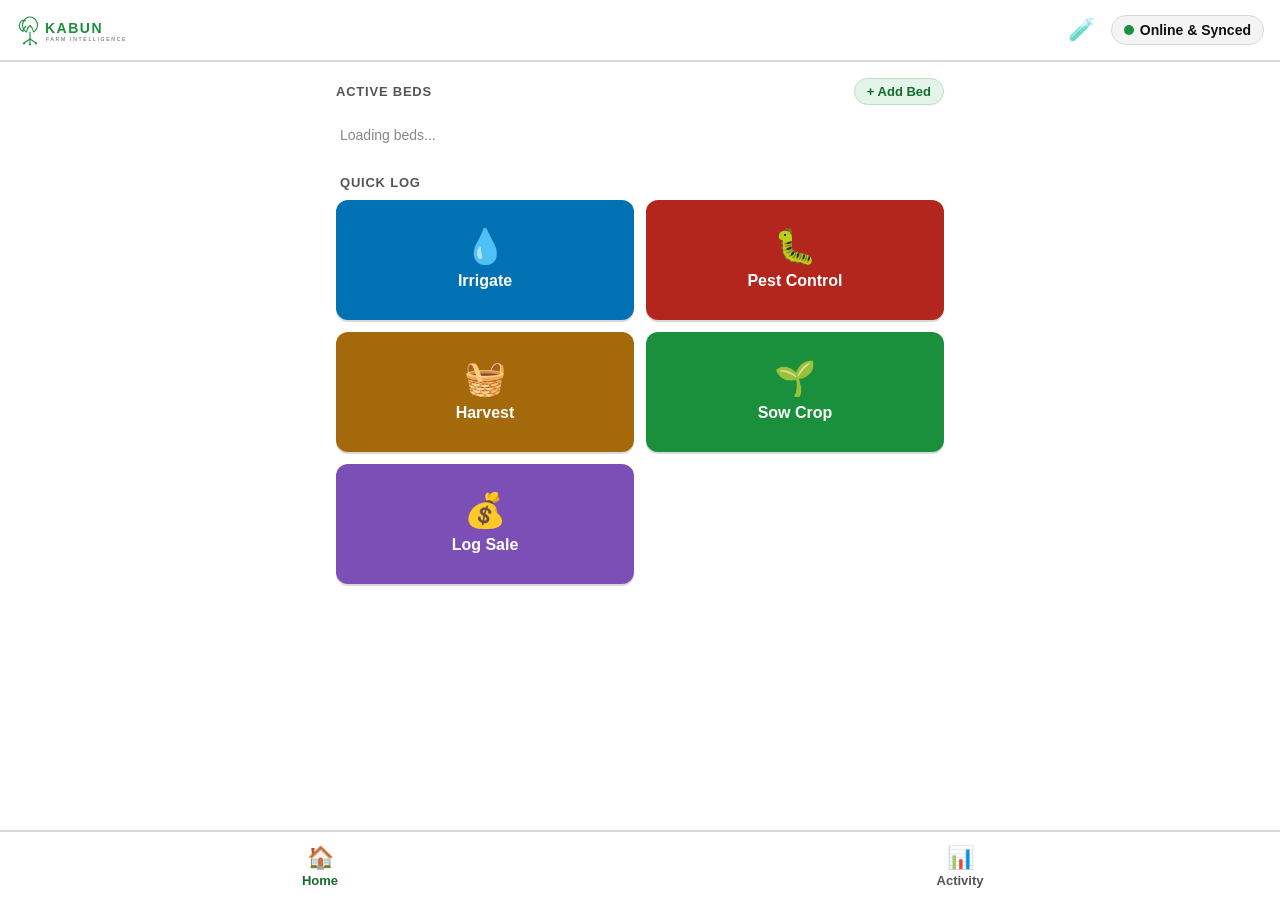
==== index.html @ 3664dd50 "Rebrand to Kabun Farm Intelligence + add watering alerts, pull-to-refresh, formula CRUD - Rename app" ====
<!DOCTYPE html>
<html lang="en">
<head>
  <meta charset="UTF-8">
  <meta name="viewport" content="width=device-width, initial-scale=1.0, maximum-scale=1.0, user-scalable=no">
  <meta name="theme-color" content="#1a8f3c">
  <meta name="apple-mobile-web-app-capable" content="yes">
  <meta name="apple-mobile-web-app-status-bar-style" content="default">
  <title>Kabun</title>
  <link rel="stylesheet" href="style.css">
  <link rel="manifest" href="manifest.json">
  <link rel="apple-touch-icon" href="icon-192.png">
</head>
<body>

  <div id="updateBanner" class="update-banner" hidden>
    New version available — <button onclick="window.location.reload()" class="update-banner-btn">Refresh</button>
  </div>

  <header class="app-header">
    <h1>
      <svg width="110" height="32" viewBox="0 0 220 64" fill="none" xmlns="http://www.w3.org/2000/svg" aria-label="Kabun">
        <!-- Leaves -->
        <path d="M28 6 C20 6 13 13 13 22 C13 28 16 33 21 36 C21 36 22 28 28 23 C34 28 35 36 35 36 C40 33 43 28 43 22 C43 13 36 6 28 6Z" stroke="#1a8f3c" stroke-width="2.2" fill="none" stroke-linejoin="round"/>
        <path d="M20 14 C14 11 8 14 7 21 C6 27 9 32 14 35 C14 35 15 28 20 24" stroke="#1a8f3c" stroke-width="2.2" fill="none" stroke-linejoin="round"/>
        <!-- Stem -->
        <line x1="28" y1="36" x2="28" y2="50" stroke="#1a8f3c" stroke-width="2.2" stroke-linecap="round"/>
        <!-- Circuit roots -->
        <line x1="28" y1="50" x2="16" y2="58" stroke="#1a8f3c" stroke-width="2.2" stroke-linecap="round"/>
        <line x1="28" y1="50" x2="28" y2="60" stroke="#1a8f3c" stroke-width="2.2" stroke-linecap="round"/>
        <line x1="28" y1="50" x2="40" y2="58" stroke="#1a8f3c" stroke-width="2.2" stroke-linecap="round"/>
        <circle cx="16" cy="59" r="2.2" fill="#1a8f3c"/>
        <circle cx="28" cy="61" r="2.2" fill="#1a8f3c"/>
        <circle cx="40" cy="59" r="2.2" fill="#1a8f3c"/>
        <!-- Wordmark -->
        <text x="58" y="38" font-family="'Helvetica Neue', Arial, sans-serif" font-size="28" font-weight="700" letter-spacing="3" fill="#1a8f3c">KABUN</text>
        <text x="60" y="54" font-family="'Helvetica Neue', Arial, sans-serif" font-size="10" font-weight="400" letter-spacing="3.5" fill="#555">FARM INTELLIGENCE</text>
      </svg>
    </h1>
    <div class="header-actions">
      <button class="formulas-btn" onclick="switchView('formulas')" aria-label="Formulas">🧪</button>
      <div class="status-badge">
        <span class="status-dot" aria-hidden="true"></span>
        <span>Online</span>
      </div>
    </div>
  </header>

  <main>
    <div id="ptrIndicator" style="height:0;opacity:0;">↓ Refreshing…</div>
    <!-- Home View -->
    <div id="view-home" class="view">

      <!-- Beds first — primary content -->
      <section aria-label="Active beds">
        <div class="section-header">
          <p class="section-label">Active beds</p>
          <button class="add-bed-btn" onclick="addBed()">+ Add Bed</button>
        </div>
        <div id="batchList">
          <p style="color:#888;font-size:14px;padding:8px 4px;">Loading beds...</p>
        </div>
      </section>

      <!-- Quick log — secondary, for whole-farm or fast access -->
      <section aria-label="Quick actions">
        <p class="section-label">Quick log</p>
        <div class="quick-actions">
          <button class="action-btn water" onclick="openModal('water')">
            <span class="icon" aria-hidden="true">💧</span>
            <span>Irrigate</span>
          </button>
          <button class="action-btn pest" onclick="openModal('pest')">
            <span class="icon" aria-hidden="true">🐛</span>
            <span>Pest Control</span>
          </button>
          <button class="action-btn harvest" onclick="openModal('harvest')">
            <span class="icon" aria-hidden="true">🧺</span>
            <span>Harvest</span>
          </button>
          <button class="action-btn crop" onclick="openModal('crop')">
            <span class="icon" aria-hidden="true">🌱</span>
            <span>Sow Crop</span>
          </button>
          <button class="action-btn sale" onclick="openSaleModal()">
            <span class="icon" aria-hidden="true">💰</span>
            <span>Log Sale</span>
          </button>
        </div>
      </section>

    </div>

    <!-- Formulas View -->
    <div id="view-formulas" class="view" hidden>
      <section aria-label="Formulas">
        <div class="section-header">
          <p class="section-label">Formulas</p>
          <button class="add-bed-btn" onclick="openFormulaModal()">+ Add</button>
        </div>
        <div class="formula-volume-global">
          <span class="formula-calc-label">Sprayer volume</span>
          <div class="formula-volume-wrap">
            <input type="number" id="globalSprayerVol" value="16" min="1" max="100" step="1"
                   oninput="recalcAllDoses(this.value)">
            <span class="formula-volume-unit">L</span>
          </div>
        </div>
        <div id="formulaList">
          <p style="color:#888;font-size:14px;padding:8px 4px;">Loading formulas...</p>
        </div>
      </section>
    </div>

    <!-- Activity View -->
    <div id="view-data" class="view" hidden>
      <section aria-label="Activity log">
        <p class="section-label">Activity</p>

        <!-- Financial Summary -->
        <div class="fin-card">
          <div class="fin-toggle">
            <button class="fin-toggle-btn active" id="finWeekBtn" onclick="setFinPeriod('week')">This week</button>
            <button class="fin-toggle-btn" id="finMonthBtn" onclick="setFinPeriod('month')">This month</button>
          </div>
          <div class="fin-stats">
            <div class="fin-stat">
              <span class="fin-label">Revenue</span>
              <span class="fin-value green" id="finRevenue">RM 0</span>
            </div>
            <div class="fin-divider"></div>
            <div class="fin-stat">
              <span class="fin-label">Cost</span>
              <span class="fin-value" id="finCost">RM 0</span>
            </div>
            <div class="fin-divider"></div>
            <div class="fin-stat">
              <span class="fin-label">Net</span>
              <span class="fin-value" id="finNet">RM 0</span>
            </div>
          </div>
        </div>

        <div id="bedFilterChips" class="bed-filter-chips"></div>
        <div id="typeFilterChips" class="bed-filter-chips"></div>
        <div id="logList">
          <p style="color:#888;font-size:14px;padding:8px 4px;">Loading logs...</p>
        </div>
      </section>
    </div>
  </main>

  <nav class="bottom-nav" aria-label="Primary">
    <button class="nav-btn active" data-view="home">
      <span class="nav-icon" aria-hidden="true">🏠</span>
      <span>Home</span>
    </button>
    <button class="nav-btn" data-view="data">
      <span class="nav-icon" aria-hidden="true">📊</span>
      <span>Activity</span>
    </button>
  </nav>

  <!-- Log Modal -->
  <div class="modal-overlay" id="modalOverlay">
    <div class="modal-sheet">
      <div class="modal-header">
        <h2 id="modalTitle">Log activity</h2>
        <button class="modal-close" onclick="closeModal()" aria-label="Close">✕</button>
      </div>

      <form id="logForm" onsubmit="handleSubmit(event)" novalidate>
        <div class="form-field">
          <label for="logDate">Date</label>
          <input type="date" id="logDate" required>
        </div>

        <div class="form-field">
          <label for="activityCategory">Activity category</label>
          <select id="activityCategory" required>
            <option value="" disabled selected>Select category</option>
            <option value="sowing">Sowing</option>
            <option value="watering">Watering</option>
            <option value="pest_control">Pest control</option>
            <option value="harvest">Harvest</option>
          </select>
        </div>

        <div class="form-field">
          <label for="bedScope">Farm scope</label>
          <select id="bedScope" required>
            <option value="all">Whole Farm</option>
          </select>
        </div>

        <!-- Context bar: shows current crops for selected bed -->
        <div id="bedContextBar" class="bed-context-bar" hidden></div>

        <div class="form-field" id="currentCropsField" hidden>
          <label>Currently growing in this bed</label>
          <div id="currentCropsTags" class="crop-tags"></div>
        </div>

        <div class="form-field" id="harvestCropsField" hidden>
          <label>Mark as done (harvested)</label>
          <div id="harvestCropsList" class="harvest-crops-list"></div>
        </div>

        <div class="form-field" id="newCropField" hidden>
          <label for="newCropName">Crop being sown</label>
          <input type="text" id="newCropName" placeholder="e.g. Red Amaranth">
        </div>

        <!-- Collapsible extras -->
        <div class="form-extras-toggles">
          <button type="button" class="extras-toggle" id="toggleInputsBtn" onclick="toggleInputs()">＋ Add inputs / notes</button>
          <button type="button" class="extras-toggle" id="toggleFinancialsBtn" onclick="toggleFinancials()">＋ Add financials</button>
        </div>

        <div class="form-field" id="inputsField" hidden>
          <label for="inputsUsed">
            Inputs used
            <span class="hint" id="inputsHint">e.g. Master Mix, LAB serum, BSF compost</span>
          </label>
          <button type="button" class="formula-pick-btn" onclick="toggleFormulaPicker()">🧪 Pick from formulas</button>
          <div id="formulaPickerList" class="formula-picker-list" hidden></div>
          <textarea id="inputsUsed" placeholder="List inputs used for this activity" aria-describedby="inputsHint"></textarea>
        </div>

        <div class="form-field" id="financialsField" hidden>
          <label>Financials</label>
          <div class="money-row">
            <input type="number" id="costRM" placeholder="Cost (RM)" inputmode="decimal" min="0" step="0.01">
            <input type="number" id="revenueRM" placeholder="Revenue (RM)" inputmode="decimal" min="0" step="0.01">
          </div>
        </div>

        <button type="submit" class="submit-btn">Save log</button>
      </form>
    </div>
  </div>

  <!-- Bed Detail Sheet -->
  <div class="modal-overlay" id="bedDetailOverlay">
    <div class="modal-sheet">
      <div class="modal-header">
        <h2 id="bedDetailTitle">Bed</h2>
        <button class="modal-close" onclick="closeBedDetail()" aria-label="Close">✕</button>
      </div>
      <div id="bedDetailContent"></div>
      <div class="bed-log-actions">
        <button class="action-btn water" onclick="logForBed('water')">
          <span class="icon" aria-hidden="true">💧</span><span>Water</span>
        </button>
        <button class="action-btn pest" onclick="logForBed('pest')">
          <span class="icon" aria-hidden="true">🐛</span><span>Pest</span>
        </button>
        <button class="action-btn harvest" onclick="logForBed('harvest')">
          <span class="icon" aria-hidden="true">🧺</span><span>Harvest</span>
        </button>
        <button class="action-btn crop" onclick="logForBed('crop')">
          <span class="icon" aria-hidden="true">🌱</span><span>Sow</span>
        </button>
      </div>
    </div>
  </div>

  <!-- Sale Modal -->
  <div class="modal-overlay" id="saleModalOverlay">
    <div class="modal-sheet">
      <div class="modal-header">
        <h2>Log Sale</h2>
        <button class="modal-close" onclick="closeSaleModal()" aria-label="Close">✕</button>
      </div>
      <form id="saleForm" onsubmit="handleSaleSubmit(event)" novalidate>

        <div class="form-field">
          <label for="saleDate">Date</label>
          <input type="date" id="saleDate" required>
        </div>

        <div class="form-field">
          <label for="saleCrop">Crop</label>
          <input type="text" id="saleCrop" placeholder="e.g. Kangkong" list="activeCropsList" required autocomplete="off">
          <datalist id="activeCropsList"></datalist>
        </div>

        <div class="form-field">
          <label>Quantity &amp; unit</label>
          <div class="sale-qty-row">
            <input type="number" id="saleQty" placeholder="0" inputmode="decimal" min="0" step="any" required oninput="calcSaleTotal()">
            <select id="saleUnit">
              <option value="kg">kg</option>
              <option value="ikat">ikat</option>
              <option value="bag">bag</option>
            </select>
          </div>
        </div>

        <div class="form-field">
          <label for="salePricePerUnit">Price per unit (RM)</label>
          <input type="number" id="salePricePerUnit" placeholder="0.00" inputmode="decimal" min="0" step="0.01" required oninput="calcSaleTotal()">
        </div>

        <div class="sale-total-bar" id="saleTotalBar">
          Total: <strong id="saleTotalDisplay">RM 0.00</strong>
        </div>

        <button type="submit" class="submit-btn">Save sale</button>
      </form>
    </div>
  </div>

  <!-- Formula Edit/Add Modal -->
  <div class="modal-overlay" id="formulaModalOverlay">
    <div class="modal-sheet">
      <div class="modal-header">
        <h2 id="formulaModalTitle">Add Formula</h2>
        <button class="modal-close" onclick="closeFormulaModal()" aria-label="Close">✕</button>
      </div>
      <form id="formulaForm" onsubmit="handleFormulaSubmit(event)" novalidate>
        <div class="form-field">
          <label for="formulaName">Name</label>
          <input type="text" id="formulaName" placeholder="e.g. EM4 Foliar Spray" required>
        </div>
        <div class="form-field">
          <label for="formulaCategory">Category</label>
          <input type="text" id="formulaCategory" placeholder="e.g. Biological, Fungicide">
        </div>
        <div class="form-field">
          <label for="formulaDescription">Description</label>
          <input type="text" id="formulaDescription" placeholder="Short note about this formula">
        </div>
        <div class="form-field">
          <label>Ingredients <span style="font-size:11px;color:#888;">per litre of water</span></label>
          <div id="ingredientRows"></div>
          <button type="button" class="extras-toggle" onclick="addIngredientRow()">＋ Add ingredient</button>
        </div>
        <button type="submit" class="submit-btn" id="formulaSubmitBtn">Save formula</button>
      </form>
    </div>
  </div>

  <div class="toast" id="toast" role="status" aria-live="polite"></div>

<script src="app.js"></script>
</body>
</html>
---- style.css ----
:root {
  --color-text: #111111;
  --color-bg: #ffffff;
  --color-primary: #1a8f3c;
  --color-primary-dark: #146b2d;
  --color-surface: #f4f4f4;
  --color-border: #d8d8d8;
  --color-danger: #b3261e;
  --color-accent-water: #0072b3;
  --color-accent-pest: #b3261e;
  --color-accent-harvest: #a3690b;
  --color-accent-crop: #1a8f3c;
  --color-accent-sale: #7b4fb5;
  --radius: 12px;
  --tap-min: 56px;
  --font: -apple-system, BlinkMacSystemFont, "Segoe UI", Roboto, Helvetica, Arial, sans-serif;
}

* { box-sizing: border-box; }
[hidden] { display: none !important; }

html, body {
  margin: 0;
  padding: 0;
  background: var(--color-bg);
  color: var(--color-text);
  font-family: var(--font);
  -webkit-tap-highlight-color: transparent;
}

body {
  padding-bottom: 76px;
}

button {
  font-family: var(--font);
  cursor: pointer;
}

button:focus-visible,
select:focus-visible,
textarea:focus-visible,
input:focus-visible {
  outline: 3px solid var(--color-primary);
  outline-offset: 2px;
}

/* ---------- Update banner ---------- */
.update-banner {
  background: #146b2d;
  color: #ffffff;
  font-size: 14px;
  font-weight: 600;
  text-align: center;
  padding: 10px 16px;
  display: flex;
  align-items: center;
  justify-content: center;
  gap: 10px;
}

.update-banner-btn {
  background: rgba(255,255,255,0.2);
  color: #ffffff;
  border: 1px solid rgba(255,255,255,0.4);
  border-radius: 999px;
  font-size: 13px;
  font-weight: 700;
  padding: 4px 14px;
}

/* ---------- Header ---------- */
.app-header {
  position: sticky;
  top: 0;
  z-index: 20;
  background: var(--color-bg);
  border-bottom: 2px solid var(--color-border);
  padding: 14px 16px;
  display: flex;
  align-items: center;
  justify-content: space-between;
}

.app-header h1 {
  margin: 0;
  line-height: 1;
  display: flex;
  align-items: center;
}

.header-actions {
  display: flex;
  align-items: center;
  gap: 10px;
}

.formulas-btn {
  font-size: 22px;
  background: none;
  border: none;
  padding: 4px 6px;
  border-radius: 8px;
  line-height: 1;
  opacity: 0.6;
}

.formulas-btn.active {
  opacity: 1;
  background: var(--color-surface);
}

.status-badge {
  display: flex;
  align-items: center;
  gap: 6px;
  font-size: 14px;
  font-weight: 600;
  background: var(--color-surface);
  border: 1px solid var(--color-border);
  border-radius: 999px;
  padding: 6px 12px;
}

.status-dot {
  width: 10px;
  height: 10px;
  border-radius: 50%;
  background: var(--color-primary);
  flex-shrink: 0;
}

/* ---------- Main ---------- */
main {
  padding: 16px;
  max-width: 640px;
  margin: 0 auto;
}

section {
  margin-bottom: 24px;
}

.section-label {
  font-size: 13px;
  font-weight: 700;
  text-transform: uppercase;
  letter-spacing: 0.06em;
  color: #555555;
  margin: 0 0 10px 4px;
}

/* ---------- Quick action grid ---------- */
.quick-actions {
  display: grid;
  grid-template-columns: 1fr 1fr;
  gap: 12px;
}

.action-btn {
  min-height: 120px;
  border-radius: var(--radius);
  border: none;
  display: flex;
  flex-direction: column;
  align-items: center;
  justify-content: center;
  gap: 8px;
  padding: 12px 8px;
  color: #ffffff;
  font-size: 16px;
  font-weight: 700;
  line-height: 1.25;
  text-align: center;
  box-shadow: 0 2px 0 rgba(0,0,0,0.15);
}

.action-btn:active {
  transform: translateY(2px);
  box-shadow: 0 0 0 rgba(0,0,0,0.15);
}

.action-btn .icon {
  font-size: 34px;
  line-height: 1;
}

.action-btn.water   { background: var(--color-accent-water); }
.action-btn.pest    { background: var(--color-accent-pest); }
.action-btn.harvest { background: var(--color-accent-harvest); }
.action-btn.crop    { background: var(--color-accent-crop); }
.action-btn.sale    { background: var(--color-accent-sale); }

/* ---------- Batch cards ---------- */
.batch-card {
  background: var(--color-surface);
  border: 1px solid var(--color-border);
  border-radius: var(--radius);
  padding: 16px;
  margin-bottom: 12px;
}

.batch-card .batch-title {
  font-size: 16px;
  font-weight: 700;
  margin: 0 0 4px;
}

.batch-card .batch-meta {
  font-size: 14px;
  color: #444444;
  margin: 0;
  display: flex;
  align-items: center;
  gap: 6px;
  flex-wrap: wrap;
}

.tag {
  display: inline-block;
  font-size: 12px;
  font-weight: 700;
  padding: 3px 9px;
  border-radius: 999px;
  background: #e4f4e8;
  color: var(--color-primary-dark);
  border: 1px solid #b9e2c2;
}

.tag.home {
  background: #eaf2fb;
  color: #0b4f80;
  border-color: #bfdcf3;
}

/* ---------- Bottom nav ---------- */
.bottom-nav {
  position: fixed;
  bottom: 0;
  left: 0;
  right: 0;
  z-index: 20;
  display: grid;
  grid-template-columns: repeat(2, 1fr);
  background: var(--color-bg);
  border-top: 2px solid var(--color-border);
}

.nav-btn {
  background: none;
  border: none;
  min-height: 68px;
  display: flex;
  flex-direction: column;
  align-items: center;
  justify-content: center;
  gap: 2px;
  font-size: 13px;
  font-weight: 600;
  color: #555555;
}

.nav-btn .nav-icon {
  font-size: 22px;
}

.nav-btn.active {
  color: var(--color-primary-dark);
}

/* ---------- Modal ---------- */
.modal-overlay {
  position: fixed;
  inset: 0;
  background: rgba(0,0,0,0);
  z-index: 50;
  display: flex;
  align-items: flex-end;
  justify-content: center;
  pointer-events: none;
  transition: background 0.25s ease;
}

.modal-overlay.open {
  background: rgba(0,0,0,0.5);
  pointer-events: auto;
}

.modal-sheet {
  background: var(--color-bg);
  width: 100%;
  max-width: 640px;
  max-height: 92vh;
  overflow-y: auto;
  border-radius: 20px 20px 0 0;
  padding: 20px 16px calc(20px + env(safe-area-inset-bottom, 0px));
  transform: translateY(100%);
  transition: transform 0.28s cubic-bezier(0.32, 0.72, 0, 1);
}

.modal-overlay.open .modal-sheet {
  transform: translateY(0);
}

.modal-header {
  display: flex;
  align-items: center;
  justify-content: space-between;
  margin-bottom: 16px;
}

.modal-header h2 {
  font-size: 19px;
  margin: 0;
}

.modal-close {
  background: var(--color-surface);
  border: 1px solid var(--color-border);
  border-radius: 50%;
  width: 40px;
  height: 40px;
  font-size: 18px;
  font-weight: 700;
  display: flex;
  align-items: center;
  justify-content: center;
  color: var(--color-text);
}

.form-field {
  margin-bottom: 16px;
}

.form-field label {
  display: block;
  font-size: 14px;
  font-weight: 700;
  margin-bottom: 6px;
}

.form-field .hint {
  display: block;
  font-size: 12px;
  color: #666666;
  font-weight: 400;
  margin-top: 2px;
}

/* ---------- Form inputs ---------- */
input[type="date"],
input[type="number"],
select,
textarea {
  width: 100%;
  min-height: var(--tap-min);
  font-size: 16px;
  padding: 12px 14px;
  border: 2px solid var(--color-border);
  border-radius: var(--radius);
  background: var(--color-bg);
  color: var(--color-text);
  font-family: var(--font);
}

/* FIX: override iOS Safari's native select chrome */
select {
  -webkit-appearance: none;
  -moz-appearance: none;
  appearance: none;
  background-image: url("data:image/svg+xml,%3Csvg xmlns='http://www.w3.org/2000/svg' width='16' height='16' viewBox='0 0 24 24' fill='none' stroke='%23555555' stroke-width='2.5' stroke-linecap='round' stroke-linejoin='round'%3E%3Cpolyline points='6 9 12 15 18 9'%3E%3C/polyline%3E%3C/svg%3E");
  background-repeat: no-repeat;
  background-position: right 14px center;
  padding-right: 40px;
}

/* FIX: textarea has its own min-height; removed redundant tap-min override */
textarea {
  min-height: 96px;
  resize: vertical;
}

.money-row {
  display: grid;
  grid-template-columns: 1fr 1fr;
  gap: 12px;
}

/* ---------- Submit button ---------- */
.submit-btn {
  width: 100%;
  min-height: var(--tap-min);
  background: var(--color-primary);
  color: #ffffff;
  font-size: 18px;
  font-weight: 700;
  border: none;
  border-radius: var(--radius);
  margin-top: 8px;
  box-shadow: 0 2px 0 rgba(0,0,0,0.15);
}

.submit-btn:active {
  transform: translateY(2px);
  box-shadow: 0 0 0 rgba(0,0,0,0.15);
}

/* ---------- Toast notification ---------- */
.toast {
  position: fixed;
  bottom: 88px; /* sit above the bottom nav */
  left: 50%;
  transform: translateX(-50%) translateY(20px);
  background: #111111;
  color: #ffffff;
  font-size: 15px;
  font-weight: 600;
  padding: 12px 24px;
  border-radius: 999px;
  white-space: nowrap;
  opacity: 0;
  pointer-events: none;
  z-index: 100;
  transition: opacity 0.2s ease, transform 0.2s ease;
}

.toast.show {
  opacity: 1;
  transform: translateX(-50%) translateY(0);
}

/* ---------- Section header with action button ---------- */
.section-header {
  display: flex;
  align-items: center;
  justify-content: space-between;
  margin-bottom: 10px;
}

.section-header .section-label {
  margin: 0;
}

.add-bed-btn {
  font-size: 13px;
  font-weight: 700;
  color: var(--color-primary-dark);
  background: #e4f4e8;
  border: 1px solid #b9e2c2;
  border-radius: 999px;
  padding: 5px 12px;
}

/* ---------- Crop tags (form) ---------- */
.crop-tags {
  display: flex;
  flex-wrap: wrap;
  gap: 8px;
  padding: 10px 0 4px;
}

/* ---------- Bed group label ---------- */
.bed-group-label {
  font-size: 12px;
  font-weight: 700;
  text-transform: uppercase;
  letter-spacing: 0.05em;
  color: #888;
  margin: 0 0 8px 4px;
}

/* ---------- Bed cards ---------- */
.bed-card-clickable {
  cursor: pointer;
  transition: background 0.15s;
}

.bed-card-clickable:active {
  background: #e8e8e8;
}

.bed-card-header {
  display: flex;
  justify-content: space-between;
  align-items: center;
}

.bed-card-header .batch-title {
  margin: 0;
}

.bed-chevron {
  font-size: 22px;
  color: #aaa;
  line-height: 1;
}

.bed-card-empty {
  border-style: dashed;
  opacity: 0.75;
}

.bed-empty-label {
  font-size: 13px;
  color: #888;
  margin: 6px 0 0;
}

.bed-last-activity {
  font-size: 12px;
  color: #888;
  margin: 6px 0 0;
}

.bed-water-alert {
  font-size: 12px;
  color: #d97706;
  margin: 4px 0 0;
  font-weight: 500;
}

/* ---------- Pull-to-refresh ---------- */
#ptrIndicator {
  overflow: hidden;
  height: 0;
  opacity: 0;
  display: flex;
  align-items: center;
  justify-content: center;
  font-size: 13px;
  color: #888;
  transition: height 0.15s ease, opacity 0.15s ease;
  pointer-events: none;
}

/* ---------- Bed detail modal ---------- */
.bed-detail-crop {
  padding: 14px 0;
  border-bottom: 1px solid var(--color-border);
}

.bed-detail-crop:last-child {
  border-bottom: none;
}

.bed-detail-row {
  display: flex;
  align-items: center;
  gap: 12px;
}

.bed-detail-icon {
  font-size: 28px;
  flex-shrink: 0;
}

.bed-detail-info {
  flex: 1;
  min-width: 0;
}

.bed-detail-name {
  font-size: 16px;
  font-weight: 700;
  margin: 0 0 2px;
}

.bed-detail-meta {
  font-size: 13px;
  color: #666;
  margin: 0;
}

/* ---------- Bed crop history ---------- */
.bed-history-label {
  font-size: 11px;
  font-weight: 700;
  text-transform: uppercase;
  letter-spacing: 0.06em;
  color: #999;
  margin: 16px 0 8px;
}

.bed-history-row {
  display: flex;
  justify-content: space-between;
  align-items: baseline;
  gap: 8px;
  padding: 8px 0;
  border-bottom: 1px solid var(--color-border);
}

.bed-history-row:last-child {
  border-bottom: none;
}

.bed-history-crop {
  font-size: 14px;
  font-weight: 600;
  color: var(--color-text);
}

.bed-history-meta {
  font-size: 12px;
  color: #888;
  text-align: right;
}

/* ---------- Bed cards ---------- */
.bed-crops {
  margin-top: 8px;
  display: flex;
  flex-direction: column;
  gap: 6px;
}

.bed-crop-row {
  display: flex;
  justify-content: space-between;
  align-items: center;
  font-size: 14px;
  color: #333333;
}

.bed-day-badge {
  font-size: 12px;
  font-weight: 700;
  color: var(--color-primary-dark);
  background: #e4f4e8;
  border: 1px solid #b9e2c2;
  border-radius: 999px;
  padding: 2px 9px;
}

/* ---------- Formula cards ---------- */
.formula-card {
  background: var(--color-surface);
  border: 1px solid var(--color-border);
  border-radius: var(--radius);
  padding: 16px;
  margin-bottom: 12px;
}

.formula-header {
  display: flex;
  align-items: center;
  justify-content: space-between;
  gap: 8px;
  margin-bottom: 6px;
}

.formula-actions {
  display: flex;
  align-items: center;
  gap: 6px;
  flex-shrink: 0;
}

.formula-edit-btn,
.formula-delete-btn {
  background: none;
  border: none;
  font-size: 16px;
  padding: 2px 4px;
  cursor: pointer;
  opacity: 0.6;
  line-height: 1;
}

.formula-edit-btn:active,
.formula-delete-btn:active { opacity: 1; }

/* ---------- Ingredient edit rows ---------- */
.ingredient-edit-row {
  display: flex !important;
  flex-direction: row;
  gap: 6px;
  align-items: center;
  margin-bottom: 8px;
  width: 100%;
}

.ingredient-edit-row input,
.ingredient-edit-row select {
  width: auto;
  margin: 0;
}

.ingredient-edit-row .ing-name {
  flex: 2;
  min-width: 0;
}

.ingredient-edit-row .ing-amount {
  flex: 1;
  min-width: 0;
}

.ingredient-edit-row .ing-unit {
  flex: 1;
  min-width: 0;
}

.ing-remove-btn {
  background: none;
  border: none;
  color: #999;
  font-size: 14px;
  padding: 4px;
  cursor: pointer;
  flex-shrink: 0;
}

.formula-name {
  font-size: 16px;
  font-weight: 700;
  margin: 0;
}

.formula-desc {
  font-size: 13px;
  color: #555;
  margin: 0 0 10px;
}

.formula-recipe {
  font-family: var(--font);
  font-size: 14px;
  line-height: 1.6;
  white-space: pre-wrap;
  background: #fff;
  border: 1px solid var(--color-border);
  border-radius: 8px;
  padding: 12px;
  margin: 0;
  color: var(--color-text);
}

/* ---------- Formula global sprayer volume ---------- */
.formula-volume-global {
  display: flex;
  align-items: center;
  justify-content: space-between;
  padding: 10px 14px;
  margin-bottom: 12px;
  background: var(--color-card);
  border: 1px solid var(--color-border);
  border-radius: 12px;
}

#globalSprayerVol {
  width: 64px;
  min-height: unset !important;
  height: 36px;
  font-size: 15px;
  font-weight: 700;
  padding: 6px 10px;
  text-align: center;
  border: 2px solid var(--color-border);
  border-radius: 8px;
}

/* ---------- Formula dosage calculator ---------- */
.formula-calc {
  margin-top: 12px;
  padding-top: 12px;
  border-top: 1px solid var(--color-border);
}

.formula-calc-row {
  display: flex;
  align-items: center;
  justify-content: space-between;
  margin-bottom: 12px;
}

.formula-calc-label {
  font-size: 13px;
  font-weight: 700;
  color: #555;
}

.formula-volume-wrap {
  display: flex;
  align-items: center;
  gap: 6px;
}

.formula-volume-input {
  width: 64px;
  min-height: unset !important;
  height: 36px;
  font-size: 15px;
  font-weight: 700;
  padding: 6px 10px;
  text-align: center;
  border: 2px solid var(--color-border);
  border-radius: 8px;
}

.formula-volume-unit {
  font-size: 14px;
  font-weight: 700;
  color: #555;
}

.formula-ingredients {
  display: flex;
  flex-direction: column;
  gap: 8px;
}

.ingredient-row {
  display: flex;
  justify-content: space-between;
  align-items: center;
  font-size: 14px;
  padding: 8px 10px;
  background: #fff;
  border: 1px solid var(--color-border);
  border-radius: 8px;
}

.ingredient-name {
  color: var(--color-text);
  font-weight: 500;
}

.ingredient-amount {
  font-weight: 700;
  color: var(--color-primary-dark);
  background: #e4f4e8;
  border: 1px solid #b9e2c2;
  border-radius: 999px;
  padding: 2px 10px;
  font-size: 13px;
}

/* ---------- Log cards ---------- */
.log-card {
  background: var(--color-surface);
  border: 1px solid var(--color-border);
  border-radius: var(--radius);
  padding: 14px 16px;
  margin-bottom: 12px;
}

.log-header {
  display: flex;
  align-items: center;
  gap: 12px;
}

.log-icon {
  font-size: 28px;
  line-height: 1;
  flex-shrink: 0;
}

.log-meta {
  flex: 1;
  min-width: 0;
}

.log-title {
  font-size: 15px;
  font-weight: 700;
  margin: 0 0 2px;
}

.log-date {
  font-size: 13px;
  color: #555555;
  margin: 0;
  display: flex;
  align-items: center;
  gap: 6px;
  flex-wrap: wrap;
}

.log-date .tag {
  font-size: 11px;
  padding: 2px 7px;
}

.log-inputs {
  font-size: 13px;
  color: #444444;
  margin: 10px 0 0;
  padding-top: 10px;
  border-top: 1px solid var(--color-border);
}

.log-financials {
  display: flex;
  gap: 16px;
  margin-top: 8px;
  font-size: 13px;
  font-weight: 600;
  color: var(--color-primary-dark);
}

/* ---------- Formula picker ---------- */
.formula-pick-btn {
  width: 100%;
  padding: 8px 12px;
  margin-bottom: 8px;
  font-size: 13px;
  font-weight: 600;
  color: var(--color-primary);
  background: transparent;
  border: 1px dashed var(--color-primary);
  border-radius: 8px;
  text-align: left;
}

.formula-picker-list {
  display: flex;
  flex-direction: column;
  gap: 6px;
  margin-bottom: 10px;
  max-height: 220px;
  overflow-y: auto;
  border: 1px solid var(--color-border);
  border-radius: 10px;
  padding: 6px;
  background: var(--color-surface);
}

.formula-pick-item {
  display: flex;
  justify-content: space-between;
  align-items: center;
  padding: 10px 12px;
  background: var(--color-bg);
  border: 1px solid var(--color-border);
  border-radius: 8px;
  text-align: left;
  gap: 8px;
}

.formula-pick-name {
  font-size: 14px;
  font-weight: 600;
  color: var(--color-text);
}

.formula-pick-cat {
  font-size: 11px;
  color: #888;
  text-align: right;
  flex-shrink: 0;
}

/* ---------- Financial summary card ---------- */
.fin-card {
  background: var(--color-surface);
  border: 1px solid var(--color-border);
  border-radius: var(--radius);
  padding: 14px 16px;
  margin-bottom: 14px;
}

.fin-toggle {
  display: flex;
  gap: 6px;
  margin-bottom: 14px;
}

.fin-toggle-btn {
  flex: 1;
  padding: 6px 0;
  font-size: 13px;
  font-weight: 600;
  border: 1px solid var(--color-border);
  border-radius: 8px;
  background: transparent;
  color: #666;
}

.fin-toggle-btn.active {
  background: var(--color-primary);
  border-color: var(--color-primary);
  color: #fff;
}

.fin-stats {
  display: flex;
  align-items: center;
  gap: 0;
}

.fin-stat {
  flex: 1;
  display: flex;
  flex-direction: column;
  align-items: center;
  gap: 4px;
}

.fin-divider {
  width: 1px;
  height: 36px;
  background: var(--color-border);
}

.fin-label {
  font-size: 11px;
  font-weight: 600;
  text-transform: uppercase;
  letter-spacing: 0.05em;
  color: #999;
}

.fin-value {
  font-size: 16px;
  font-weight: 700;
  color: var(--color-text);
}

.fin-value.green { color: var(--color-primary); }
.fin-value.red   { color: var(--color-danger); }

/* ---------- Sale log card ---------- */
.log-card-sale {
  border-left: 3px solid var(--color-accent-sale);
}

.sale-log-detail {
  display: flex;
  flex-wrap: wrap;
  align-items: center;
  gap: 8px;
  margin-top: 10px;
  padding-top: 10px;
  border-top: 1px solid var(--color-border);
  font-size: 13px;
}

.sale-log-crop  { color: #444; flex: 1 1 100%; }
.sale-log-qty   { font-weight: 600; }
.sale-log-price { color: #666; }
.sale-log-total { font-weight: 700; color: var(--color-accent-sale); margin-left: auto; font-size: 15px; }

/* ---------- Sale modal form ---------- */
.sale-qty-row {
  display: flex;
  gap: 10px;
}

.sale-qty-row input {
  flex: 1;
}

.sale-qty-row select {
  width: 90px;
}

.sale-total-bar {
  background: var(--color-surface);
  border: 1px solid var(--color-border);
  border-radius: var(--radius);
  padding: 12px 16px;
  font-size: 15px;
  color: #555;
  margin-bottom: 8px;
  text-align: right;
}

.sale-total-bar strong {
  color: var(--color-accent-sale);
  font-size: 20px;
  margin-left: 8px;
}

/* ---------- Harvest crop checkboxes ---------- */
.harvest-crops-list {
  display: flex;
  flex-direction: column;
  gap: 10px;
  padding: 4px 0;
}

.harvest-crop-check {
  display: flex;
  align-items: center;
  gap: 12px;
  font-size: 15px;
  font-weight: 600;
  cursor: pointer;
  padding: 10px 14px;
  border: 2px solid var(--color-border);
  border-radius: var(--radius);
}

.harvest-crop-check input[type="checkbox"] {
  width: 20px;
  height: 20px;
  accent-color: var(--color-primary);
  flex-shrink: 0;
  min-height: unset;
  padding: 0;
  border: none;
}

/* ---------- Bed context bar (in log form) ---------- */
.bed-context-bar {
  display: flex;
  flex-wrap: wrap;
  gap: 6px;
  padding: 8px 12px;
  background: #e4f4e8;
  border: 1px solid #b9e2c2;
  border-radius: var(--radius);
  margin-top: -8px;
  margin-bottom: 16px;
  font-size: 13px;
  font-weight: 600;
  color: var(--color-primary-dark);
}

/* ---------- Collapsible extras toggles ---------- */
.form-extras-toggles {
  display: flex;
  gap: 8px;
  flex-wrap: wrap;
  margin-bottom: 16px;
}

.extras-toggle {
  font-size: 13px;
  font-weight: 600;
  color: var(--color-primary-dark);
  background: #e4f4e8;
  border: 1px solid #b9e2c2;
  border-radius: 999px;
  padding: 6px 14px;
}

/* ---------- Empty beds card ---------- */
.empty-beds-card {
  border: 2px dashed var(--color-border);
  border-radius: var(--radius);
  padding: 32px 16px;
  text-align: center;
  cursor: pointer;
}

.empty-beds-card:active {
  background: var(--color-surface);
}

.empty-beds-icon {
  font-size: 40px;
  display: block;
  margin-bottom: 8px;
}

.empty-beds-title {
  font-size: 16px;
  font-weight: 700;
  color: var(--color-primary-dark);
  margin: 0 0 4px;
}

.empty-beds-hint {
  font-size: 13px;
  color: #888;
  margin: 0;
}

/* ---------- Bed detail — activity picker ---------- */
.bed-log-actions {
  display: grid;
  grid-template-columns: 1fr 1fr;
  gap: 10px;
  margin-top: 16px;
}

.bed-log-actions .action-btn {
  min-height: 72px;
  font-size: 14px;
}

/* ---------- Activity tab — bed filter chips ---------- */
.bed-filter-chips {
  display: flex;
  gap: 8px;
  overflow-x: auto;
  padding-bottom: 10px;
  scrollbar-width: none;
  -webkit-overflow-scrolling: touch;
}

.bed-filter-chips::-webkit-scrollbar { display: none; }

.bed-filter-chip {
  font-size: 13px;
  font-weight: 600;
  color: #555555;
  background: var(--color-surface);
  border: 1px solid var(--color-border);
  border-radius: 999px;
  padding: 5px 14px;
  white-space: nowrap;
  flex-shrink: 0;
}

.bed-filter-chip.active {
  background: #e4f4e8;
  color: var(--color-primary-dark);
  border-color: #b9e2c2;
}

/* ---------- Activity tab — date group headers ---------- */
.log-date-group {
  font-size: 11px;
  font-weight: 700;
  text-transform: uppercase;
  letter-spacing: 0.06em;
  color: #888;
  margin: 16px 0 8px 4px;
}

.log-date-group:first-child {
  margin-top: 0;
}

/* ---------- Log card delete button ---------- */
.log-card {
  position: relative;
}

.log-delete-btn {
  position: absolute;
  top: 10px;
  right: 10px;
  background: none;
  border: none;
  font-size: 16px;
  color: #bbb;
  padding: 4px;
  line-height: 1;
}

.log-delete-btn:active {
  color: var(--color-danger);
}

/* ---------- Validation error state ---------- */
input.invalid,
select.invalid,
textarea.invalid {
  border-color: var(--color-danger);
}
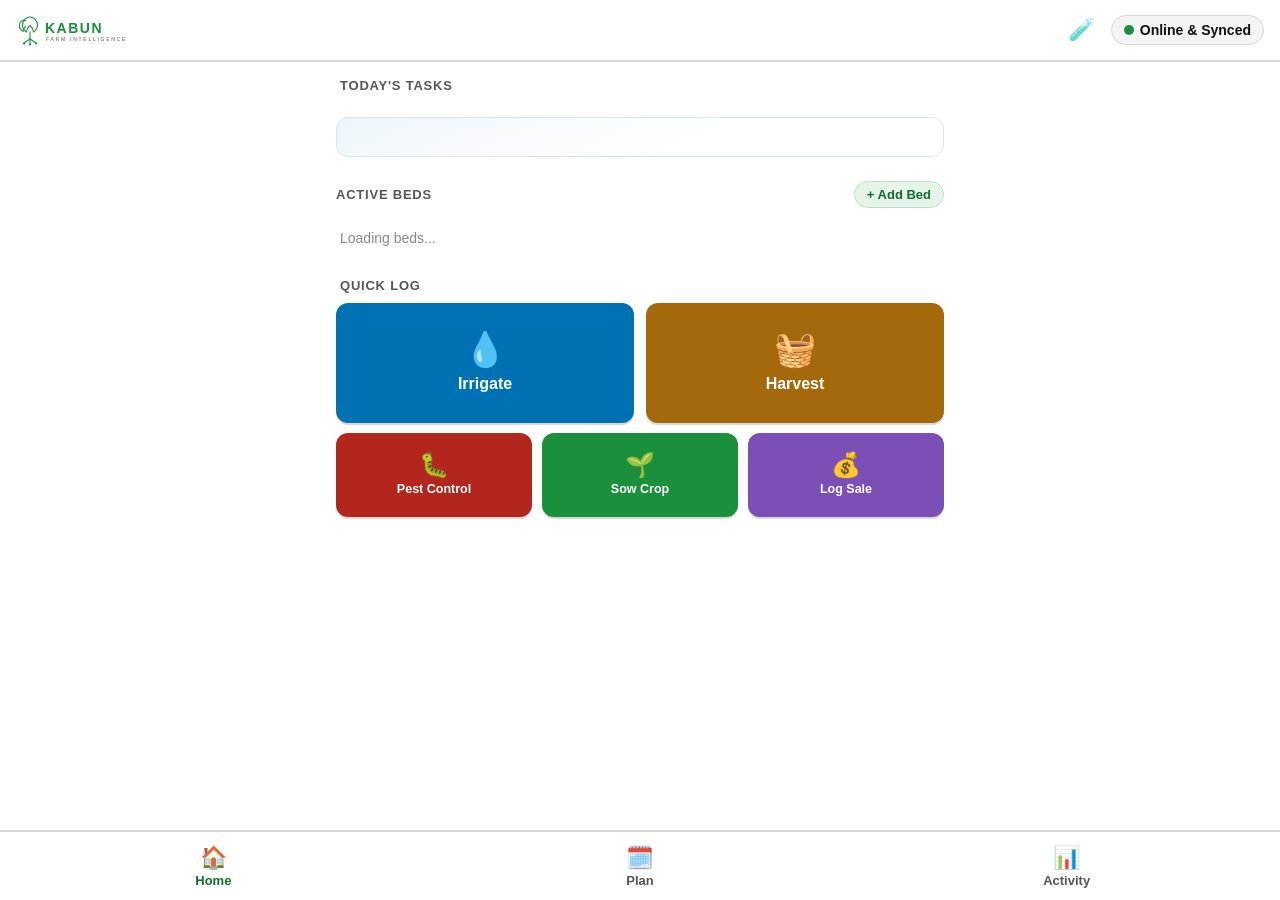
==== commit 1dc75ebe: "Fix bottom nav and quick-log grid overflow, add watering recommendation Both the bottom nav (3 butto" ====
--- a/index.html
+++ b/index.html
@@ -51,6 +51,17 @@
     <!-- Home View -->
     <div id="view-home" class="view">
 
+      <!-- Today's Tasks -->
+      <section aria-label="Today's tasks">
+        <p class="section-label">Today's Tasks <span class="today-date" id="todayTasksDate"></span></p>
+        <div id="todayTasksList"></div>
+      </section>
+
+      <!-- Weather forecast -->
+      <section aria-label="Weather forecast">
+        <div id="weatherCard" class="weather-card"></div>
+      </section>
+
       <!-- Beds first — primary content -->
       <section aria-label="Active beds">
         <div class="section-header">
@@ -65,24 +76,26 @@
       <!-- Quick log — secondary, for whole-farm or fast access -->
       <section aria-label="Quick actions">
         <p class="section-label">Quick log</p>
-        <div class="quick-actions">
+        <div class="quick-actions-primary">
           <button class="action-btn water" onclick="openModal('water')">
             <span class="icon" aria-hidden="true">💧</span>
             <span>Irrigate</span>
-          </button>
-          <button class="action-btn pest" onclick="openModal('pest')">
-            <span class="icon" aria-hidden="true">🐛</span>
-            <span>Pest Control</span>
           </button>
           <button class="action-btn harvest" onclick="openModal('harvest')">
             <span class="icon" aria-hidden="true">🧺</span>
             <span>Harvest</span>
           </button>
-          <button class="action-btn crop" onclick="openModal('crop')">
+        </div>
+        <div class="quick-actions-secondary">
+          <button class="action-btn action-btn-sm pest" onclick="openModal('pest')">
+            <span class="icon" aria-hidden="true">🐛</span>
+            <span>Pest Control</span>
+          </button>
+          <button class="action-btn action-btn-sm crop" onclick="openModal('crop')">
             <span class="icon" aria-hidden="true">🌱</span>
             <span>Sow Crop</span>
           </button>
-          <button class="action-btn sale" onclick="openSaleModal()">
+          <button class="action-btn action-btn-sm sale" onclick="openSaleModal()">
             <span class="icon" aria-hidden="true">💰</span>
             <span>Log Sale</span>
           </button>
@@ -146,6 +159,23 @@
         <div id="logList">
           <p style="color:#888;font-size:14px;padding:8px 4px;">Loading logs...</p>
         </div>
+
+        <!-- Profit by Crop (all-time) -->
+        <p class="section-label" style="margin-top:20px;">Profit by crop <span style="font-weight:400;color:#888;">· all-time</span></p>
+        <div id="cropPLList"></div>
+      </section>
+    </div>
+
+    <!-- Plan View -->
+    <div id="view-plan" class="view" hidden>
+      <section aria-label="Task planning">
+        <div class="section-header">
+          <p class="section-label">Plan</p>
+          <button class="add-bed-btn" onclick="openTaskModal()">+ Add task</button>
+        </div>
+        <div id="planTaskList">
+          <p style="color:#888;font-size:14px;padding:8px 4px;">Loading tasks...</p>
+        </div>
       </section>
     </div>
   </main>
@@ -154,6 +184,10 @@
     <button class="nav-btn active" data-view="home">
       <span class="nav-icon" aria-hidden="true">🏠</span>
       <span>Home</span>
+    </button>
+    <button class="nav-btn" data-view="plan">
+      <span class="nav-icon" aria-hidden="true">🗓️</span>
+      <span>Plan</span>
     </button>
     <button class="nav-btn" data-view="data">
       <span class="nav-icon" aria-hidden="true">📊</span>
@@ -206,15 +240,21 @@
           <div id="harvestCropsList" class="harvest-crops-list"></div>
         </div>
 
+        <div class="form-field" id="harvestWeightField" hidden>
+          <label for="harvestWeight">Harvest weight (kg) <span style="font-size:11px;color:#888;">optional</span></label>
+          <input type="number" id="harvestWeight" placeholder="0.0" inputmode="decimal" min="0" step="0.1">
+        </div>
+
         <div class="form-field" id="newCropField" hidden>
           <label for="newCropName">Crop being sown</label>
-          <input type="text" id="newCropName" placeholder="e.g. Red Amaranth">
+          <input type="text" id="newCropName" placeholder="e.g. Red Amaranth" list="cropNameList" autocomplete="off">
+          <datalist id="cropNameList"></datalist>
         </div>
 
         <!-- Collapsible extras -->
         <div class="form-extras-toggles">
           <button type="button" class="extras-toggle" id="toggleInputsBtn" onclick="toggleInputs()">＋ Add inputs / notes</button>
-          <button type="button" class="extras-toggle" id="toggleFinancialsBtn" onclick="toggleFinancials()">＋ Add financials</button>
+          <button type="button" class="extras-toggle" id="toggleFinancialsBtn" onclick="toggleFinancials()">＋ Add cost</button>
         </div>
 
         <div class="form-field" id="inputsField" hidden>
@@ -228,10 +268,9 @@
         </div>
 
         <div class="form-field" id="financialsField" hidden>
-          <label>Financials</label>
+          <label for="costRM">Cost (RM)</label>
           <div class="money-row">
             <input type="number" id="costRM" placeholder="Cost (RM)" inputmode="decimal" min="0" step="0.01">
-            <input type="number" id="revenueRM" placeholder="Revenue (RM)" inputmode="decimal" min="0" step="0.01">
           </div>
         </div>
 
@@ -244,8 +283,15 @@
   <div class="modal-overlay" id="bedDetailOverlay">
     <div class="modal-sheet">
       <div class="modal-header">
-        <h2 id="bedDetailTitle">Bed</h2>
+        <div class="bed-detail-title-wrap">
+          <h2 id="bedDetailTitle">Bed</h2>
+          <button class="bed-rename-btn" onclick="toggleBedRename()" aria-label="Rename bed">✏️</button>
+        </div>
         <button class="modal-close" onclick="closeBedDetail()" aria-label="Close">✕</button>
+      </div>
+      <div id="bedRenameRow" class="bed-rename-row" hidden>
+        <input type="text" id="bedNameInput" placeholder="e.g. Kangkong Row">
+        <button class="bed-rename-save-btn" onclick="saveBedName()">Save</button>
       </div>
       <div id="bedDetailContent"></div>
       <div class="bed-log-actions">
@@ -262,6 +308,7 @@
           <span class="icon" aria-hidden="true">🌱</span><span>Sow</span>
         </button>
       </div>
+      <button class="bed-delete-btn" onclick="deleteBed()">Retire this bed</button>
     </div>
   </div>
 
@@ -311,6 +358,68 @@
     </div>
   </div>
 
+  <!-- Add Task Modal -->
+  <div class="modal-overlay" id="taskModalOverlay">
+    <div class="modal-sheet">
+      <div class="modal-header">
+        <h2>Add Task</h2>
+        <button class="modal-close" onclick="closeTaskModal()" aria-label="Close">✕</button>
+      </div>
+      <form id="taskForm" onsubmit="handleTaskSubmit(event)" novalidate>
+
+        <div class="form-field">
+          <label for="taskDate">Date</label>
+          <input type="date" id="taskDate" required>
+        </div>
+
+        <div class="form-field">
+          <label>Time slot</label>
+          <div class="pill-row" id="taskSlotRow">
+            <button type="button" class="pill-choice" data-slot="Morning" onclick="selectTaskSlot(this)">Morning</button>
+            <button type="button" class="pill-choice" data-slot="Afternoon" onclick="selectTaskSlot(this)">Afternoon</button>
+            <button type="button" class="pill-choice" data-slot="Evening" onclick="selectTaskSlot(this)">Evening</button>
+            <button type="button" class="pill-choice selected" data-slot="Anytime" onclick="selectTaskSlot(this)">Anytime</button>
+          </div>
+        </div>
+
+        <div class="form-field">
+          <label for="taskBed">Bed <span class="hint">optional</span></label>
+          <select id="taskBed">
+            <option value="">Whole Farm</option>
+          </select>
+        </div>
+
+        <div class="form-field">
+          <label for="taskActivityCategory">Activity type <span class="hint">optional — lets logging the real activity auto-check this task</span></label>
+          <select id="taskActivityCategory">
+            <option value="">Reminder only (no auto-check)</option>
+            <option value="sowing">Sowing</option>
+            <option value="watering">Watering</option>
+            <option value="pest_control">Pest control</option>
+            <option value="harvest">Harvest</option>
+          </select>
+        </div>
+
+        <div class="form-field">
+          <label>Link to formula <span class="hint">optional — pulls in category, color &amp; dosage</span></label>
+          <div id="taskFormulaList" class="formula-picker-list"></div>
+        </div>
+
+        <div class="form-field">
+          <label for="taskNote">Note <span class="hint">optional, added on top of the formula's own instructions</span></label>
+          <textarea id="taskNote" placeholder="e.g. focus on the eggplant row this time"></textarea>
+        </div>
+
+        <label class="task-repeat-row">
+          <input type="checkbox" id="taskRepeat">
+          Repeat daily this week
+        </label>
+
+        <button type="submit" class="submit-btn">Save task</button>
+      </form>
+    </div>
+  </div>
+
   <!-- Formula Edit/Add Modal -->
   <div class="modal-overlay" id="formulaModalOverlay">
     <div class="modal-sheet">
@@ -325,7 +434,11 @@
         </div>
         <div class="form-field">
           <label for="formulaCategory">Category</label>
-          <input type="text" id="formulaCategory" placeholder="e.g. Biological, Fungicide">
+          <input type="text" id="formulaCategory" placeholder="e.g. Biological, Fungicide" oninput="renderCategorySwatchPicker(this.value)">
+        </div>
+        <div class="form-field">
+          <label>Category color <span style="font-size:11px;color:#888;">optional, shared by all formulas with this category</span></label>
+          <div id="categorySwatchPicker" class="category-swatch-picker"></div>
         </div>
         <div class="form-field">
           <label for="formulaDescription">Description</label>
--- a/style.css
+++ b/style.css
@@ -151,10 +151,17 @@
 }
 
 /* ---------- Quick action grid ---------- */
-.quick-actions {
+.quick-actions-primary {
   display: grid;
   grid-template-columns: 1fr 1fr;
   gap: 12px;
+}
+
+.quick-actions-secondary {
+  display: grid;
+  grid-template-columns: repeat(3, 1fr);
+  gap: 10px;
+  margin-top: 10px;
 }
 
 .action-btn {
@@ -185,6 +192,17 @@
   line-height: 1;
 }
 
+.action-btn-sm {
+  min-height: 84px;
+  gap: 5px;
+  padding: 10px 4px;
+  font-size: 12.5px;
+}
+
+.action-btn-sm .icon {
+  font-size: 24px;
+}
+
 .action-btn.water   { background: var(--color-accent-water); }
 .action-btn.pest    { background: var(--color-accent-pest); }
 .action-btn.harvest { background: var(--color-accent-harvest); }
@@ -225,6 +243,43 @@
   background: #e4f4e8;
   color: var(--color-primary-dark);
   border: 1px solid #b9e2c2;
+}
+
+/* ---------- Category color swatches ---------- */
+.category-swatch-picker {
+  display: flex;
+  flex-wrap: wrap;
+  gap: 8px;
+}
+
+.category-swatch {
+  width: 28px;
+  height: 28px;
+  border-radius: 50%;
+  border: 2px solid transparent;
+  cursor: pointer;
+  padding: 0;
+  display: flex;
+  align-items: center;
+  justify-content: center;
+  font-size: 14px;
+  color: #fff;
+}
+
+.category-swatch.selected {
+  border-color: var(--color-text);
+}
+
+.category-swatch.none-swatch {
+  background: var(--color-surface);
+  border: 2px dashed var(--color-border);
+  color: #888;
+  font-size: 11px;
+}
+
+.category-swatch.none-swatch.selected {
+  border-color: var(--color-text);
+  border-style: solid;
 }
 
 .tag.home {
@@ -241,7 +296,7 @@
   right: 0;
   z-index: 20;
   display: grid;
-  grid-template-columns: repeat(2, 1fr);
+  grid-template-columns: repeat(3, 1fr);
   background: var(--color-bg);
   border-top: 2px solid var(--color-border);
 }
@@ -519,6 +574,126 @@
   font-weight: 500;
 }
 
+/* ---------- Today's Tasks (Home) — compact glance list ---------- */
+.today-date {
+  font-weight: 400;
+  text-transform: none;
+  letter-spacing: 0;
+  color: #999;
+  font-size: 11px;
+}
+.today-list {
+  display: flex;
+  flex-direction: column;
+  margin-bottom: 16px;
+  border: 1px solid var(--color-border);
+  border-radius: var(--radius);
+  overflow: hidden;
+}
+.task-row {
+  display: flex;
+  align-items: center;
+  gap: 8px;
+  padding: 9px 12px;
+  border-left: 4px solid var(--color-border);
+  border-bottom: 1px solid var(--color-border);
+  background: var(--color-bg);
+  transition: border-left-color .25s ease, opacity .25s ease;
+}
+.task-row:last-child { border-bottom: none; }
+.task-row.is-done { opacity: 0.65; border-left-color: var(--color-border) !important; }
+
+/* Bigger invisible tap zone (~40px) around a smaller visible dot (~20px) —
+   keeps the list compact while the hit target stays realistically tappable
+   in the field (the app already commits to --tap-min: 56px elsewhere; this
+   is the practical minimum for a dense checklist row). */
+.task-check-mini {
+  width: 40px; height: 40px;
+  margin: -9px -8px -9px -2px;
+  display: flex; align-items: center; justify-content: center;
+  background: none; border: none; cursor: pointer; padding: 0; flex-shrink: 0;
+}
+.task-check-mini .check-dot {
+  width: 20px; height: 20px; border-radius: 50%;
+  border: 2px solid var(--color-border); background: var(--color-bg);
+  display: flex; align-items: center; justify-content: center;
+  font-size: 11px; color: transparent;
+  transition: background .15s ease, border-color .15s ease;
+}
+.task-check-mini.done .check-dot { background: var(--color-primary); border-color: var(--color-primary); color: #fff; }
+
+.task-row-icon { font-size: 14px; flex-shrink: 0; }
+.task-row-title {
+  font-size: 14px; font-weight: 600; color: var(--color-text);
+  flex: 1; min-width: 0;
+  white-space: nowrap; overflow: hidden; text-overflow: ellipsis;
+}
+.task-row-title.done-text { text-decoration: line-through; color: #999; }
+.task-row-meta {
+  font-size: 11.5px; color: #999; white-space: nowrap; flex-shrink: 0;
+}
+.empty-today {
+  font-size: 12.5px; color: #999; font-style: italic;
+  padding: 2px 2px 16px;
+}
+
+/* ---------- Weather (Home) ---------- */
+.weather-card {
+  background: linear-gradient(155deg, #eef6fb, var(--color-bg) 60%);
+  border: 1px solid #d3e6f2;
+  border-radius: var(--radius);
+  padding: 13px 14px 11px;
+  margin-bottom: 16px;
+  min-height: 40px;
+}
+.weather-main-row {
+  display: flex;
+  align-items: center;
+  gap: 10px;
+}
+.weather-icon-big { font-size: 30px; line-height: 1; }
+.weather-temp-block { display: flex; flex-direction: column; }
+.weather-temp { font-size: 20px; font-weight: 700; color: var(--color-text); line-height: 1.1; }
+.weather-sub { font-size: 11px; color: #999; }
+.weather-rain-pill { margin-left: auto; text-align: right; }
+.weather-rain-pct {
+  font-size: 20px; font-weight: 700;
+  color: var(--color-accent-water);
+  font-variant-numeric: tabular-nums;
+  line-height: 1.1;
+}
+.weather-rain-label {
+  font-size: 10.5px; font-weight: 700; text-transform: uppercase;
+  letter-spacing: 0.04em; color: var(--color-accent-water);
+}
+.weather-recommendation {
+  display: flex; align-items: center; gap: 7px;
+  margin-top: 11px; padding: 8px 10px;
+  background: rgba(255,255,255,0.6);
+  border: 1px solid #d3e6f2;
+  border-radius: 8px;
+  font-size: 12.5px; font-weight: 600; color: #2f5a75;
+}
+.weather-recommendation span:first-child { font-size: 15px; }
+.weather-forecast-strip {
+  display: flex;
+  margin-top: 12px;
+  padding-top: 10px;
+  border-top: 1px solid #d3e6f2;
+}
+.weather-day-col {
+  flex: 1;
+  display: flex; flex-direction: column; align-items: center; gap: 2px;
+}
+.weather-day-col .d-label { font-size: 10.5px; font-weight: 700; color: #888; text-transform: uppercase; letter-spacing: 0.03em; }
+.weather-day-col .d-icon { font-size: 17px; margin: 1px 0; }
+.weather-day-col .d-pct { font-size: 11px; color: var(--color-accent-water); font-weight: 600; font-variant-numeric: tabular-nums; }
+.weather-hint {
+  display: flex; align-items: flex-start; gap: 6px;
+  margin-top: 11px; padding-top: 10px; border-top: 1px solid #d3e6f2;
+  font-size: 12px; color: #3d6a85; line-height: 1.4;
+}
+
 /* ---------- Pull-to-refresh ---------- */
 #ptrIndicator {
   overflow: hidden;
@@ -534,6 +709,76 @@
 }
 
 /* ---------- Bed detail modal ---------- */
+.bed-detail-title-wrap {
+  display: flex !important;
+  align-items: center;
+  gap: 6px;
+  min-width: 0;
+}
+
+.bed-rename-btn {
+  background: none;
+  border: none;
+  font-size: 15px;
+  padding: 2px 4px;
+  cursor: pointer;
+  opacity: 0.6;
+  line-height: 1;
+}
+
+.bed-rename-btn:active { opacity: 1; }
+
+.bed-rename-row {
+  display: flex;
+  gap: 8px;
+  align-items: center;
+  padding: 0 0 14px;
+  border-bottom: 1px solid var(--color-border);
+  margin-bottom: 4px;
+}
+
+.bed-rename-row input {
+  flex: 1;
+  margin: 0;
+}
+
+.bed-rename-save-btn {
+  background: var(--color-primary);
+  color: #fff;
+  border: none;
+  border-radius: var(--radius);
+  padding: 10px 16px;
+  font-size: 14px;
+  font-weight: 600;
+  cursor: pointer;
+  white-space: nowrap;
+}
+
+.bed-custom-name {
+  font-weight: 400;
+  color: #888;
+  font-size: 14px;
+}
+
+.bed-delete-btn {
+  width: 100%;
+  margin-top: 20px;
+  background: none;
+  border: 1px solid #d9534f;
+  color: #d9534f;
+  border-radius: var(--radius);
+  padding: 12px;
+  font-size: 14px;
+  font-weight: 500;
+  cursor: pointer;
+  display: block;
+}
+
+.bed-delete-btn:active {
+  background: #fdf2f2;
+}
+
+
 .bed-detail-crop {
   padding: 14px 0;
   border-bottom: 1px solid var(--color-border);
@@ -952,6 +1197,136 @@
   flex-shrink: 0;
 }
 
+.formula-pick-item.selected {
+  border-color: var(--color-primary);
+  background: #f2f9f4;
+  cursor: pointer;
+}
+#taskFormulaList .formula-pick-item {
+  cursor: pointer;
+}
+
+/* ---------- Pill choice (time slot picker) ---------- */
+.pill-row {
+  display: flex;
+  gap: 6px;
+  flex-wrap: wrap;
+}
+.pill-choice {
+  font-size: 12px;
+  font-weight: 600;
+  padding: 7px 12px;
+  border-radius: 999px;
+  border: 2px solid var(--color-border);
+  background: var(--color-bg);
+  color: #555;
+  cursor: pointer;
+  font-family: inherit;
+}
+.pill-choice.selected {
+  border-color: var(--color-primary);
+  background: #e4f4e8;
+  color: var(--color-primary-dark);
+}
+
+.task-repeat-row {
+  display: flex;
+  align-items: center;
+  gap: 9px;
+  font-size: 13px;
+  color: var(--color-text);
+  margin-bottom: 20px;
+}
+.task-repeat-row input {
+  width: 18px;
+  height: 18px;
+  accent-color: var(--color-primary);
+}
+
+/* ---------- Plan tab: day-grouped task cards ---------- */
+.day-heading {
+  font-size: 12px;
+  font-weight: 700;
+  color: var(--color-text);
+  padding: 12px 2px 6px;
+}
+.day-heading .date-sub { color: #999; font-weight: 400; }
+
+.empty-day {
+  font-size: 12px;
+  color: #aaa;
+  padding: 0 2px 14px;
+  font-style: italic;
+}
+
+.task-card {
+  background: var(--color-surface);
+  border: 1px solid var(--color-border);
+  border-radius: var(--radius);
+  padding: 12px 14px;
+  margin-bottom: 10px;
+  display: flex;
+  gap: 10px;
+  align-items: flex-start;
+}
+.task-check {
+  width: 22px; height: 22px;
+  border-radius: 50%;
+  border: 2px solid var(--color-border);
+  background: var(--color-bg);
+  flex-shrink: 0;
+  margin-top: 1px;
+  cursor: pointer;
+  display: flex; align-items: center; justify-content: center;
+  font-size: 12px;
+  color: transparent;
+  font-family: inherit;
+  padding: 0;
+  transition: background .15s ease, border-color .15s ease;
+}
+.task-check.done {
+  background: var(--color-primary);
+  border-color: var(--color-primary);
+  color: #fff;
+}
+.task-main { flex: 1; min-width: 0; }
+.task-top-row {
+  display: flex;
+  align-items: center;
+  gap: 6px;
+  flex-wrap: wrap;
+  margin-bottom: 4px;
+}
+.slot-pill {
+  font-size: 10.5px;
+  font-weight: 700;
+  text-transform: uppercase;
+  letter-spacing: 0.03em;
+  color: #7a7f7a;
+  background: var(--color-bg);
+  border: 1px solid var(--color-border);
+  border-radius: 999px;
+  padding: 2px 8px;
+}
+.task-title {
+  font-size: 14px;
+  font-weight: 700;
+  color: var(--color-text);
+  margin: 0 0 3px;
+}
+.task-title.done-text { text-decoration: line-through; color: #999; }
+.task-desc {
+  font-size: 12.5px;
+  color: #666;
+  line-height: 1.45;
+  margin: 0;
+}
+.task-bed {
+  font-size: 11px;
+  color: #999;
+  margin-top: 4px;
+}
+
 /* ---------- Financial summary card ---------- */
 .fin-card {
   background: var(--color-surface);
@@ -1020,6 +1395,48 @@
 
 .fin-value.green { color: var(--color-primary); }
 .fin-value.red   { color: var(--color-danger); }
+
+/* ---------- Profit by Crop ---------- */
+.crop-pl-row {
+  background: var(--color-surface);
+  border: 1px solid var(--color-border);
+  border-radius: var(--radius);
+  padding: 12px 14px;
+  margin-bottom: 8px;
+}
+
+.crop-pl-header {
+  display: flex;
+  justify-content: space-between;
+  align-items: baseline;
+  margin-bottom: 4px;
+}
+
+.crop-pl-name {
+  font-weight: 700;
+  font-size: 14px;
+}
+
+.crop-pl-net {
+  font-weight: 700;
+  font-size: 14px;
+}
+
+.crop-pl-net.green { color: var(--color-primary); }
+.crop-pl-net.red   { color: var(--color-danger); }
+
+.crop-pl-stats {
+  display: flex;
+  gap: 12px;
+  font-size: 12px;
+  color: #888;
+}
+
+.crop-pl-coverage {
+  font-size: 11px;
+  color: #aaa;
+  margin-top: 4px;
+}
 
 /* ---------- Sale log card ---------- */
 .log-card-sale {
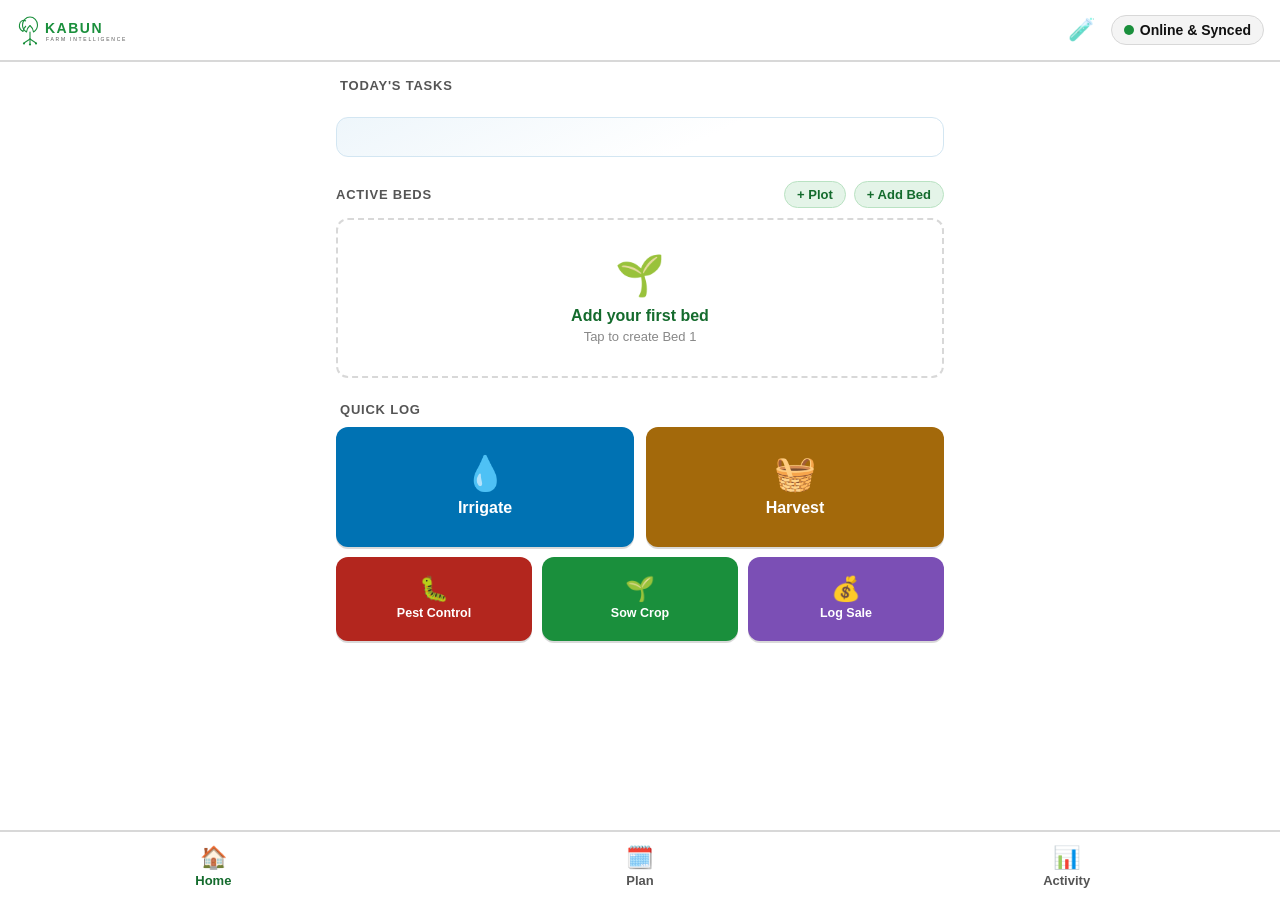
==== commit b23b31ae: "Add Plots — group beds for bulk logging and a collapsed Home view Farm now runs ~24 eggplant beds an" ====
--- a/index.html
+++ b/index.html
@@ -39,7 +39,7 @@
     </h1>
     <div class="header-actions">
       <button class="formulas-btn" onclick="switchView('formulas')" aria-label="Formulas">🧪</button>
-      <div class="status-badge">
+      <div class="status-badge" onclick="handleSyncBadgeClick()">
         <span class="status-dot" aria-hidden="true"></span>
         <span>Online</span>
       </div>
@@ -66,7 +66,10 @@
       <section aria-label="Active beds">
         <div class="section-header">
           <p class="section-label">Active beds</p>
-          <button class="add-bed-btn" onclick="addBed()">+ Add Bed</button>
+          <div style="display:flex;gap:8px;">
+            <button class="add-bed-btn" onclick="openPlotAssignModal()">+ Plot</button>
+            <button class="add-bed-btn" onclick="addBed()">+ Add Bed</button>
+          </div>
         </div>
         <div id="batchList">
           <p style="color:#888;font-size:14px;padding:8px 4px;">Loading beds...</p>
@@ -128,7 +131,10 @@
     <!-- Activity View -->
     <div id="view-data" class="view" hidden>
       <section aria-label="Activity log">
-        <p class="section-label">Activity</p>
+        <div class="section-header">
+          <p class="section-label">Activity</p>
+          <button class="add-bed-btn" onclick="exportActivityCsv()">⬇ Export CSV</button>
+        </div>
 
         <!-- Financial Summary -->
         <div class="fin-card">
@@ -224,6 +230,8 @@
           <label for="bedScope">Farm scope</label>
           <select id="bedScope" required>
             <option value="all">Whole Farm</option>
+            <optgroup label="Plots" id="plotScopeGroup"></optgroup>
+            <optgroup label="Beds" id="bedScopeGroup"></optgroup>
           </select>
         </div>
 
@@ -286,12 +294,19 @@
         <div class="bed-detail-title-wrap">
           <h2 id="bedDetailTitle">Bed</h2>
           <button class="bed-rename-btn" onclick="toggleBedRename()" aria-label="Rename bed">✏️</button>
+          <button class="bed-rename-btn" onclick="toggleBedPlotPicker()" aria-label="Assign to plot">🗂️</button>
         </div>
         <button class="modal-close" onclick="closeBedDetail()" aria-label="Close">✕</button>
       </div>
       <div id="bedRenameRow" class="bed-rename-row" hidden>
         <input type="text" id="bedNameInput" placeholder="e.g. Kangkong Row">
         <button class="bed-rename-save-btn" onclick="saveBedName()">Save</button>
+      </div>
+      <div id="bedPlotRow" class="bed-rename-row" hidden>
+        <select id="bedPlotSelect">
+          <option value="">No plot</option>
+        </select>
+        <button class="bed-rename-save-btn" onclick="saveBedPlot()">Save</button>
       </div>
       <div id="bedDetailContent"></div>
       <div class="bed-log-actions">
@@ -420,6 +435,40 @@
     </div>
   </div>
 
+  <!-- Plot Create/Edit + Bulk Bed-Assignment Modal -->
+  <div class="modal-overlay" id="plotModalOverlay">
+    <div class="modal-sheet">
+      <div class="modal-header">
+        <h2 id="plotModalTitle">New Plot</h2>
+        <button class="modal-close" onclick="closePlotAssignModal()" aria-label="Close">✕</button>
+      </div>
+      <form id="plotForm" onsubmit="handlePlotSubmit(event)" novalidate>
+        <div class="form-field">
+          <label for="plotName">Plot name</label>
+          <input type="text" id="plotName" placeholder="e.g. Eggplant Row" required>
+        </div>
+        <div class="form-field">
+          <label>Beds in this plot</label>
+          <div id="plotBedChecklist"></div>
+        </div>
+        <button type="submit" class="submit-btn" id="plotSubmitBtn">Save plot</button>
+      </form>
+    </div>
+  </div>
+
+  <!-- Plot Detail Sheet (view member beds, tap through, edit/delete plot) -->
+  <div class="modal-overlay" id="plotDetailOverlay">
+    <div class="modal-sheet">
+      <div class="modal-header">
+        <h2 id="plotDetailTitle">Plot</h2>
+        <button class="modal-close" onclick="closePlotDetail()" aria-label="Close">✕</button>
+      </div>
+      <div id="plotDetailContent"></div>
+      <button class="add-bed-btn" style="width:100%;margin-top:12px;" onclick="openPlotAssignModal(currentPlotId)">✏️ Edit beds in this plot</button>
+      <button class="bed-delete-btn" onclick="deletePlot()">Delete this plot</button>
+    </div>
+  </div>
+
   <!-- Formula Edit/Add Modal -->
   <div class="modal-overlay" id="formulaModalOverlay">
     <div class="modal-sheet">
--- a/style.css
+++ b/style.css
@@ -120,6 +120,16 @@
   border: 1px solid var(--color-border);
   border-radius: 999px;
   padding: 6px 12px;
+  cursor: pointer;
+}
+
+.status-badge-pending {
+  animation: pulse-pending 1.6s ease-in-out infinite;
+}
+
+@keyframes pulse-pending {
+  0%, 100% { opacity: 1; }
+  50% { opacity: 0.6; }
 }
 
 .status-dot {
@@ -737,7 +747,8 @@
   margin-bottom: 4px;
 }
 
-.bed-rename-row input {
+.bed-rename-row input,
+.bed-rename-row select {
   flex: 1;
   margin: 0;
 }
@@ -1251,6 +1262,7 @@
   padding: 12px 2px 6px;
 }
 .day-heading .date-sub { color: #999; font-weight: 400; }
+.overdue-heading { color: var(--color-accent-pest); }
 
 .empty-day {
   font-size: 12px;
@@ -1427,6 +1439,8 @@
 
 .crop-pl-stats {
   display: flex;
+  flex-wrap: wrap;
+  row-gap: 2px;
   gap: 12px;
   font-size: 12px;
   color: #888;
